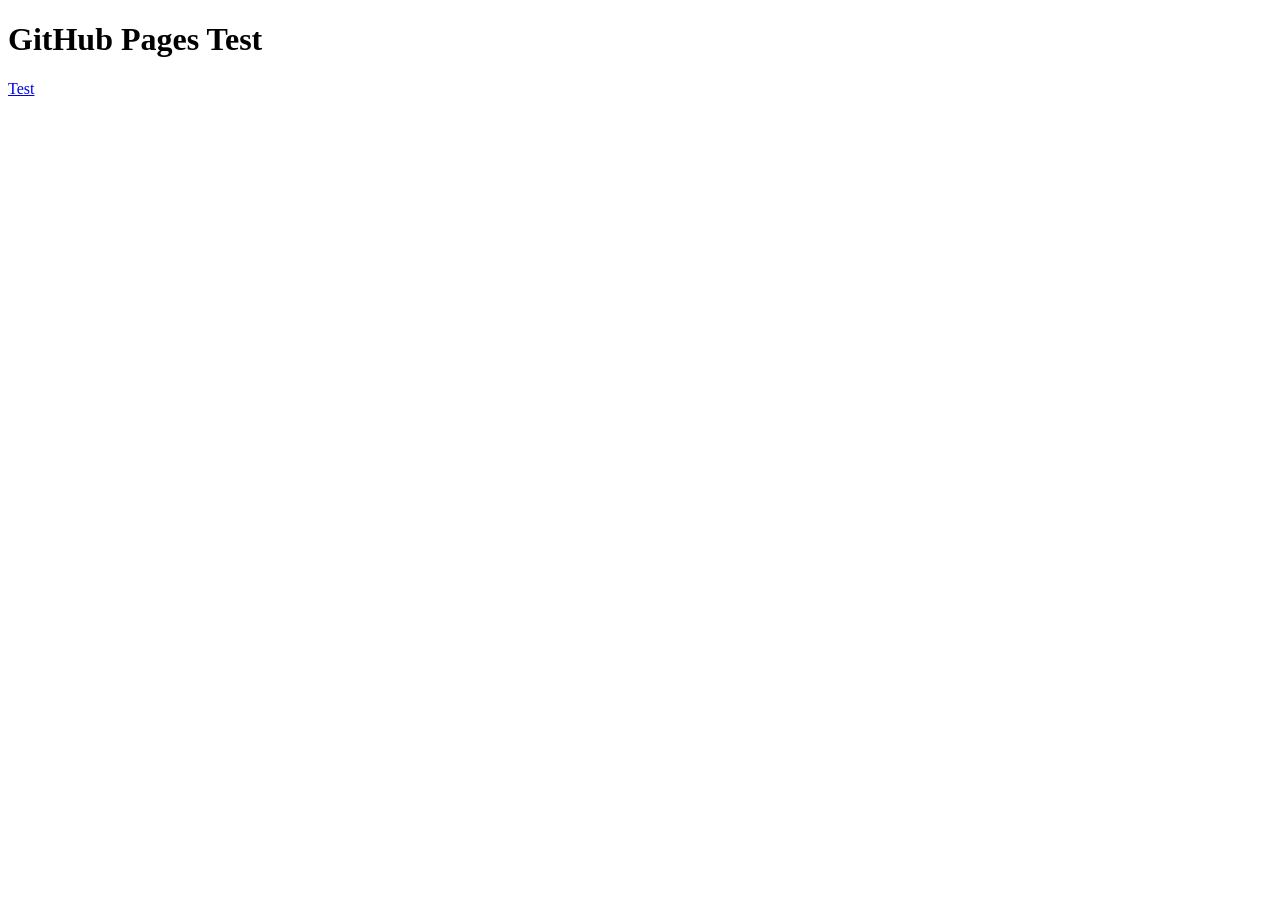
==== index.html @ 64e85154 "test" ====
<!DOCTYPE html>
<html lang="fr">
<head>
    <meta charset="UTF-8">
    <meta http-equiv="X-UA-Compatible" content="IE=edge">
    <meta name="viewport" content="width=device-width, initial-scale=1.0">
    <title>FloWebDev</title>
</head>
<body>
    <h1>GitHub Pages Test</h1>
    <p><a href="/test.html">Test</a></p>
</body>
</html>
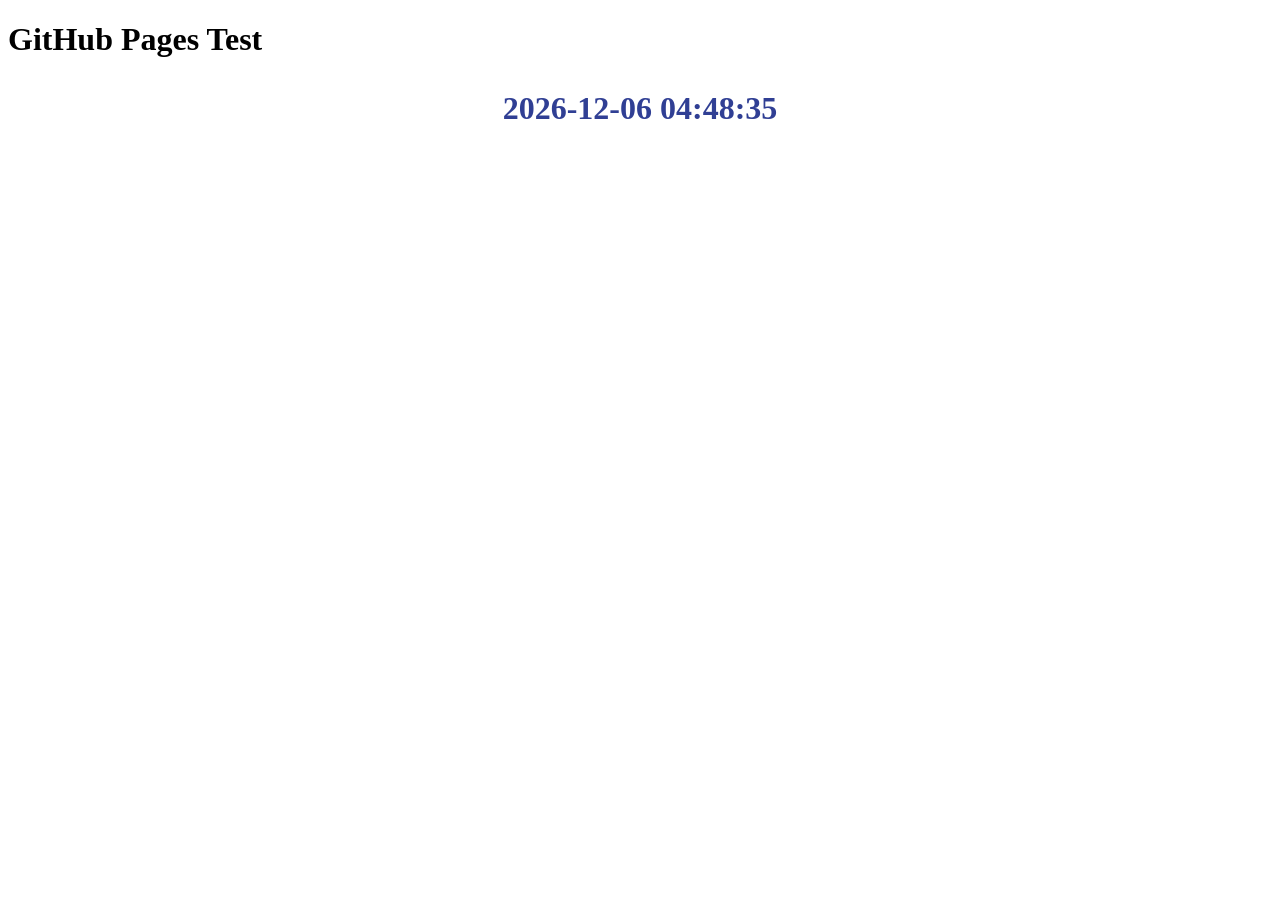
==== commit 2bb516b8: "test bis" ====
--- a/index.html
+++ b/index.html
@@ -4,10 +4,12 @@
     <meta charset="UTF-8">
     <meta http-equiv="X-UA-Compatible" content="IE=edge">
     <meta name="viewport" content="width=device-width, initial-scale=1.0">
+    <link rel="stylesheet" href="/css/style.css">
     <title>FloWebDev</title>
 </head>
 <body>
     <h1>GitHub Pages Test</h1>
-    <p><a href="/test.html">Test</a></p>
+    <p id="dateTime"></p>
+    <script src="/js/app.js"></script>
 </body>
 </html>
--- a/css/style.css
+++ b/css/style.css
@@ -0,0 +1,6 @@
+#dateTime {
+    text-align: center;
+    font-size: 2rem;
+    font-weight: bold;
+    color: rgb(48, 63, 148);
+}
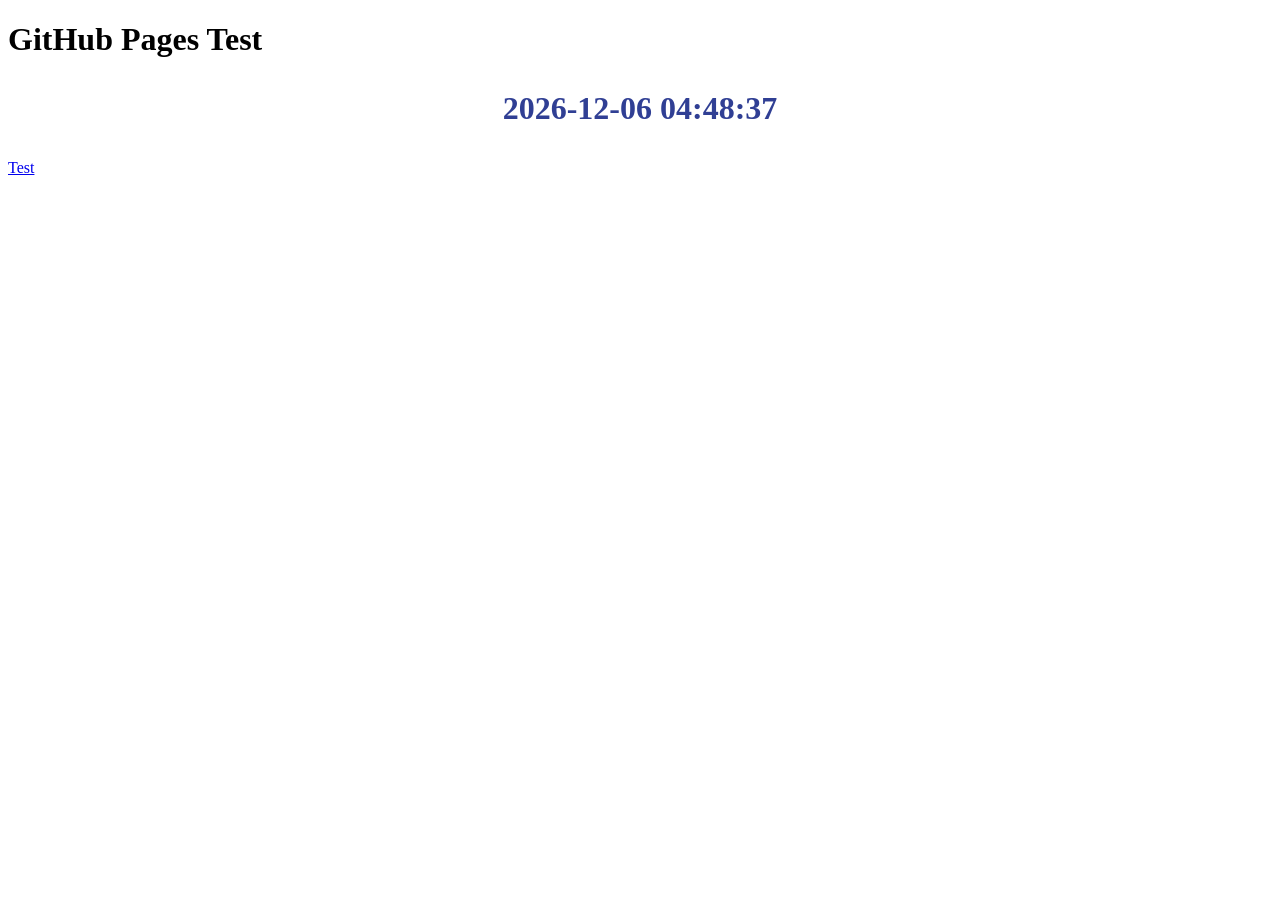
==== commit db75783c: "test 3" ====
--- a/index.html
+++ b/index.html
@@ -10,6 +10,7 @@
 <body>
     <h1>GitHub Pages Test</h1>
     <p id="dateTime"></p>
+    <p><a href="/test.html">Test</a></p>
     <script src="/js/app.js"></script>
 </body>
 </html>
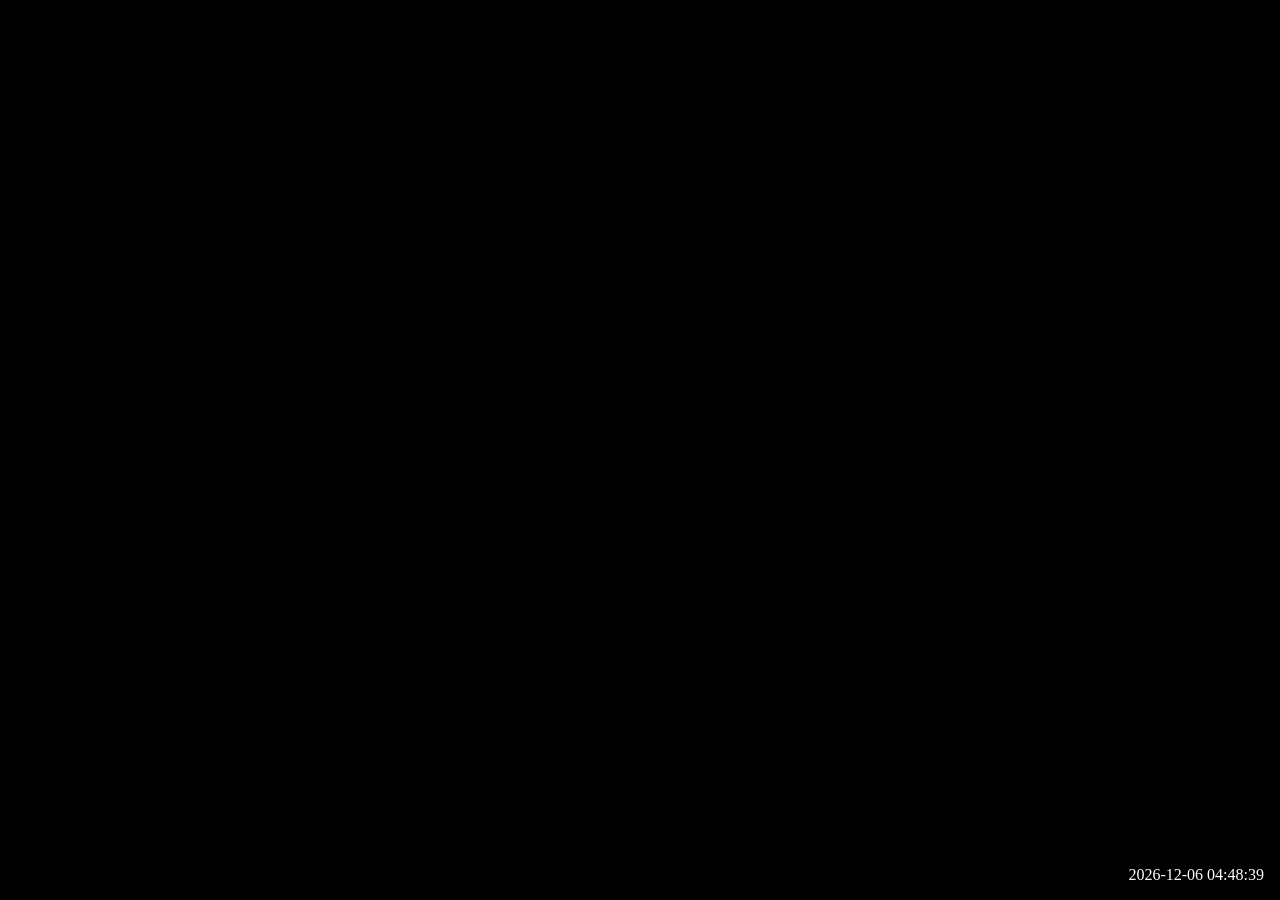
==== commit ad2caf5f: "add new template for test" ====
--- a/index.html
+++ b/index.html
@@ -1,16 +1,24 @@
 <!DOCTYPE html>
 <html lang="fr">
+
 <head>
     <meta charset="UTF-8">
     <meta http-equiv="X-UA-Compatible" content="IE=edge">
     <meta name="viewport" content="width=device-width, initial-scale=1.0">
+    <link rel="shortcut icon" href="/favicon.ico" type="image/x-icon">
     <link rel="stylesheet" href="/css/style.css">
+    <link rel="stylesheet" href="/css/dateTime.css">
     <title>FloWebDev</title>
 </head>
+
 <body>
-    <h1>GitHub Pages Test</h1>
-    <p id="dateTime"></p>
-    <p><a href="/test.html">Test</a></p>
+    <div id="dateTime"></div>
+    <div id="container"></div>
+    <script src="https://cdnjs.cloudflare.com/ajax/libs/three.js/87/three.min.js"></script>
+    <script src="https://threejs.org/examples/js/controls/OrbitControls.js"></script>
+    <script src="https://cdnjs.cloudflare.com/ajax/libs/gsap/1.20.2/TweenMax.min.js"></script>
     <script src="/js/app.js"></script>
+    <script src="/js/dateTime.js"></script>
 </body>
+
 </html>
--- a/css/style.css
+++ b/css/style.css
@@ -1,6 +1,12 @@
-#dateTime {
-    text-align: center;
-    font-size: 2rem;
-    font-weight: bold;
-    color: rgb(48, 63, 148);
+* {
+    margin: 0;
+    padding: 0;
+}
+
+#container {
+    position: absolute;
+    width: 100%;
+    height: 100%;
+    overflow: hidden;
+    background: #000000;
 }
--- a/css/dateTime.css
+++ b/css/dateTime.css
@@ -0,0 +1,7 @@
+#dateTime {
+    position: fixed;
+    bottom: 1rem;
+    right: 1rem;
+    color: white;
+    z-index: 1;
+}
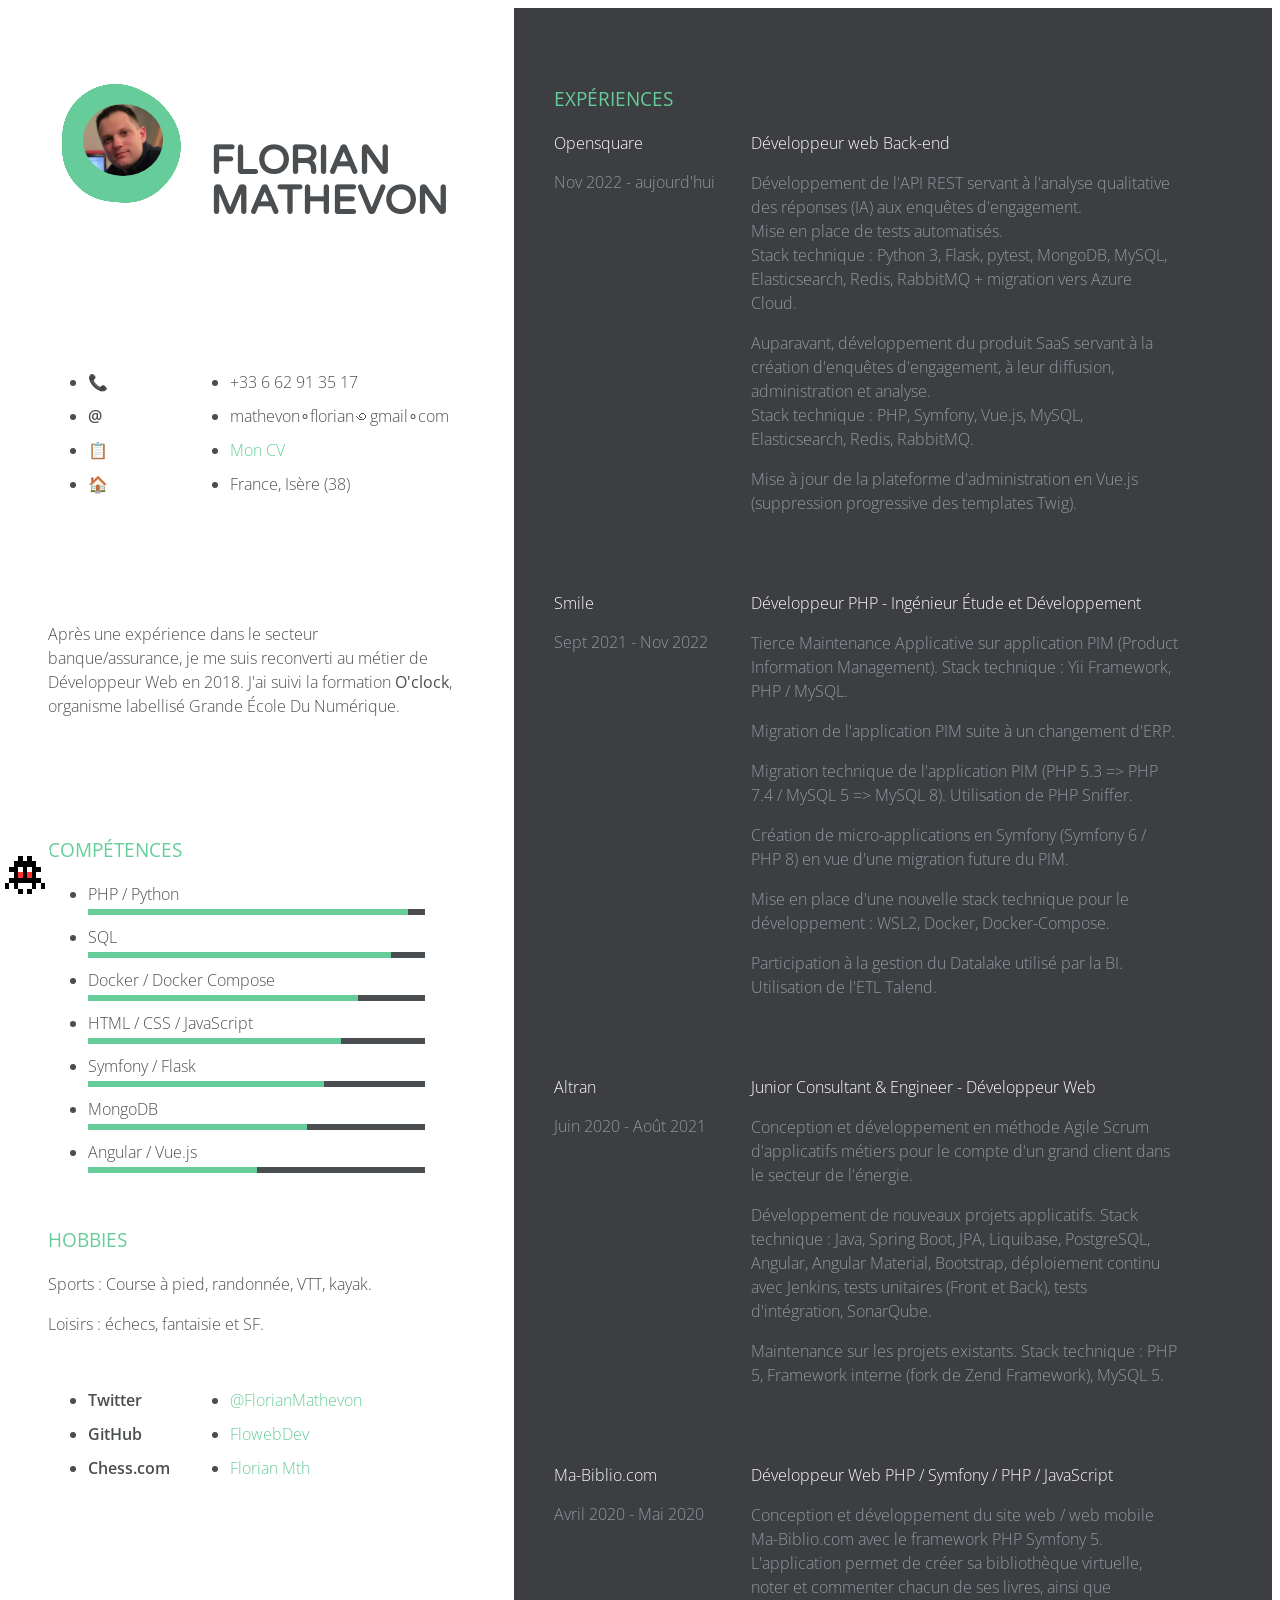
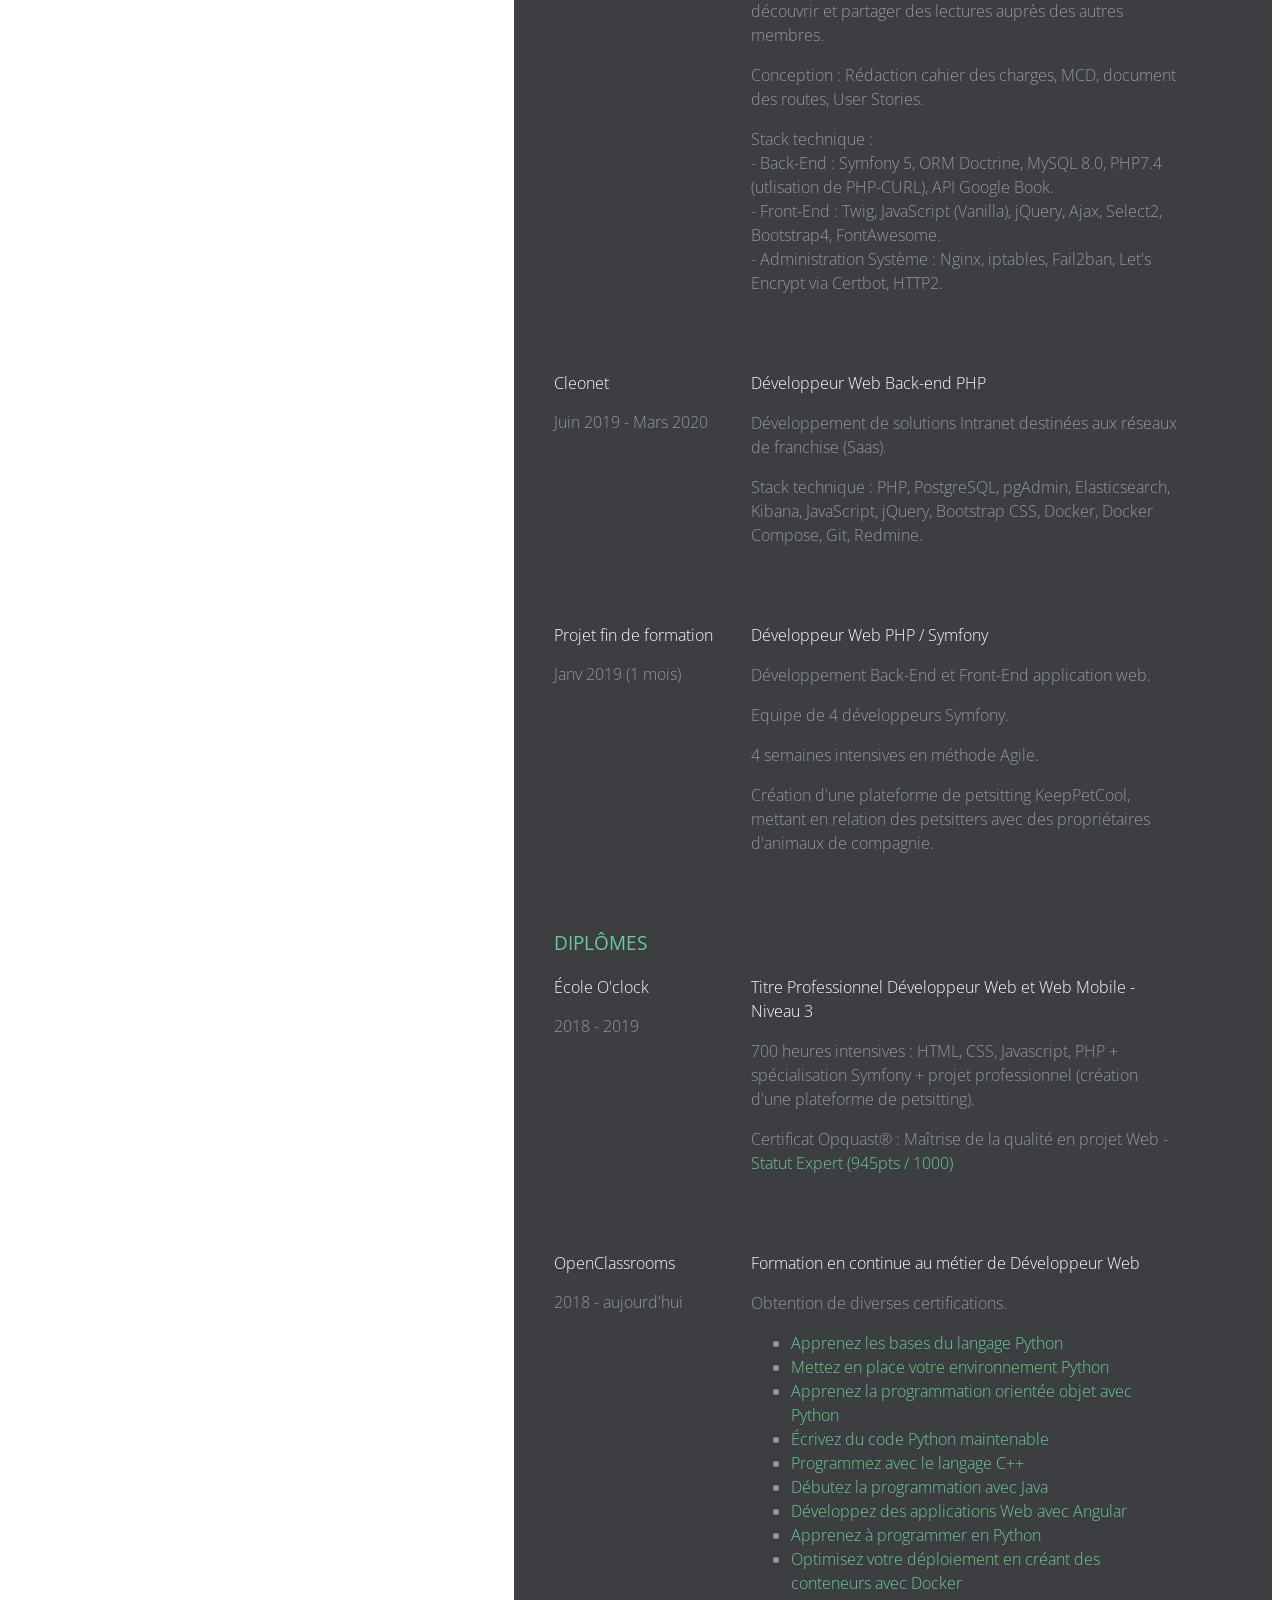
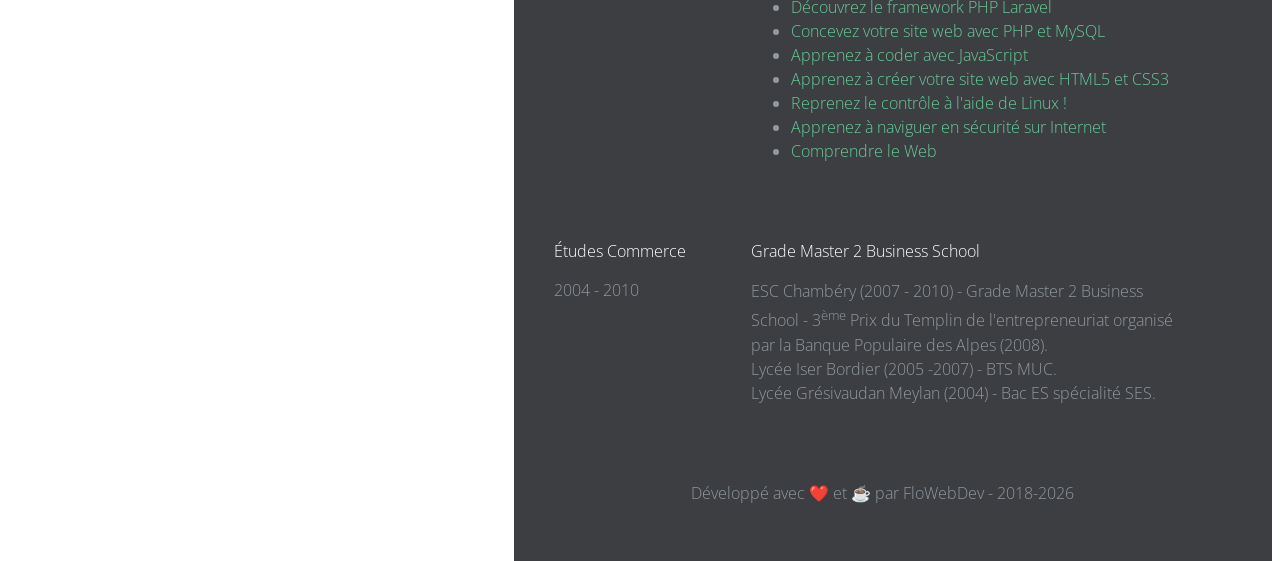
==== commit 3956c411: "First commit" ====
--- a/index.html
+++ b/index.html
@@ -3,22 +3,393 @@
 
 <head>
     <meta charset="UTF-8">
-    <meta http-equiv="X-UA-Compatible" content="IE=edge">
     <meta name="viewport" content="width=device-width, initial-scale=1.0">
+    <title>Florian Mathevon - Développeur Web PHP Python Javascript</title>
     <link rel="shortcut icon" href="/favicon.ico" type="image/x-icon">
-    <link rel="stylesheet" href="/css/style.css">
-    <link rel="stylesheet" href="/css/dateTime.css">
-    <title>FloWebDev</title>
+    <link rel="stylesheet" href="/assets/css/style.css">
+    <link rel="stylesheet" href="/assets/css/pixel_art.css">
+    <meta name="description"
+        content="Florian Mathevon - Développeur Web PHP Symfony Python Flask JavaScript Docker SQL MongoDB - Isère Grenoble">
+    <meta name="keywords"
+        content="développeur web, developpeur web, back-end, front-end, full-stack, fullstack, html, css, php, python, js, javascript, dev web, symfony, flask, pytest, grenoble, rhône-alpes, rhone-alpes, rhône alpes, rhone alpes">
 </head>
 
 <body>
-    <div id="dateTime"></div>
-    <div id="container"></div>
-    <script src="https://cdnjs.cloudflare.com/ajax/libs/three.js/87/three.min.js"></script>
-    <script src="https://threejs.org/examples/js/controls/OrbitControls.js"></script>
-    <script src="https://cdnjs.cloudflare.com/ajax/libs/gsap/1.20.2/TweenMax.min.js"></script>
-    <script src="/js/app.js"></script>
-    <script src="/js/dateTime.js"></script>
+
+    <div id="pixelArt"></div>
+
+    <div class="resume-wrapper">
+        <section class="profile section-padding">
+            <div class="container">
+                <div class="picture-resume-wrapper">
+                    <div class="picture-resume">
+                        <span><img src="/assets/media/florian-mathevon.webp" alt="" /></span>
+                        <svg version="1.1" viewBox="0 0 350 350">
+
+                            <defs>
+                                <filter id="goo">
+                                    <feGaussianBlur in="SourceGraphic" stdDeviation="8" result="blur" />
+                                    <feColorMatrix in="blur" mode="matrix"
+                                        values="1 0 0 0 0  0 1 0 0 0  0 0 1 0 0  0 0 0 21 -9" result="cm" />
+                                </filter>
+                            </defs>
+
+
+                            <g filter="url(#goo)">
+
+                                <circle id="main_circle" class="st0" cx="171.5" cy="175.6" r="130" />
+
+                                <circle class="bubble0 st1" cx="171.5" cy="175.6" r="122.7" />
+                                <circle class="bubble1 st1" cx="171.5" cy="175.6" r="122.7" />
+                                <circle class="bubble2 st1" cx="171.5" cy="175.6" r="122.7" />
+                                <circle class="bubble3 st1" cx="171.5" cy="175.6" r="122.7" />
+                                <circle class="bubble4 st1" cx="171.5" cy="175.6" r="122.7" />
+                                <circle class="bubble5 st1" cx="171.5" cy="175.6" r="122.7" />
+                                <circle class="bubble6 st1" cx="171.5" cy="175.6" r="122.7" />
+                                <circle class="bubble7 st1" cx="171.5" cy="175.6" r="122.7" />
+                                <circle class="bubble8 st1" cx="171.5" cy="175.6" r="122.7" />
+                                <circle class="bubble9 st1" cx="171.5" cy="175.6" r="122.7" />
+                                <circle class="bubble10 st1" cx="171.5" cy="175.6" r="122.7" />
+
+                            </g>
+                        </svg>
+                    </div>
+                    <div class="clearfix"></div>
+                </div>
+                <div class="name-wrapper">
+                    <h1>Florian <br />Mathevon</h1>
+                </div>
+                <div class="clearfix"></div>
+                <div class="contact-info clearfix">
+                    <ul class="list-titles">
+                        <li>📞</li>
+                        <li>@</li>
+                        <li>📋</li>
+                        <li>🏠</li>
+                    </ul>
+                    <ul class="list-content ">
+                        <li>+33 6 62 91 35 17</li>
+                        <li>mathevon∘florian꩜gmail∘com</li>
+                        <li><a href="https://www.doyoubuzz.com/florian-mathevon" , target="_blank">Mon CV</a></li>
+                        <li>France, Isère (38)</li>
+                    </ul>
+                </div>
+
+                <div class="contact-presentation">
+                    <p>Après une expérience dans le secteur banque/assurance, je me suis reconverti au métier de
+                        Développeur Web en 2018. J'ai suivi la formation <span class="bold">O'clock</span>, organisme
+                        labellisé Grande École Du Numérique.</p>
+                </div>
+
+                <div class="skills-hobbies clearfix">
+                    <div class="section-wrapper clearfix">
+                        <h3 class="section-title">Compétences</h3>
+                        <ul>
+                            <li class="skill-percentage">PHP / Python</li>
+                            <li class="skill-percentage">SQL</li>
+                            <li class="skill-percentage">Docker / Docker Compose</li>
+                            <li class="skill-percentage">HTML / CSS / JavaScript</li>
+                            <li class="skill-percentage">Symfony / Flask</li>
+                            <li class="skill-percentage">MongoDB</li>
+                            <li class="skill-percentage">Angular / Vue.js</li>
+                        </ul>
+
+                    </div>
+
+                    <div class="section-wrapper clearfix">
+                        <h3 class="section-title">Hobbies</h3>
+                        <p>Sports : Course à pied, randonnée, VTT, kayak.</p>
+
+                        <p>Loisirs : échecs, fantaisie et SF.</p>
+                    </div>
+                </div>
+
+                <div class="contact-social clearfix">
+                    <ul class="list-titles">
+                        <li>Twitter</li>
+                        <li>GitHub</li>
+                        <li>Chess.com</li>
+                    </ul>
+                    <ul class="list-content">
+                        <li><a href="https://x.com/florianmathevon" target="_blank" rel="nofollow">@FlorianMathevon</a>
+                        </li>
+                        <li><a href="https://github.com/FloWebDev" target="_blank">FlowebDev</a></li>
+                        <li><a href="https://www.chess.com/member/jurachesspark" target="_blank" rel="nofollow">Florian
+                                Mth</a></li>
+                    </ul>
+                </div>
+            </div>
+        </section>
+
+        <section class="experience section-padding">
+            <div class="container">
+                <h3 class="experience-title">Expériences</h3>
+
+                <div class="experience-wrapper">
+                    <div class="company-wrapper clearfix">
+                        <div class="experience-title">Opensquare</div>
+                        <div class="time">Nov 2022 - aujourd'hui</div>
+                    </div>
+
+                    <div class="job-wrapper clearfix">
+                        <div class="experience-title">Développeur web Back-end</div>
+                        <div class="company-description">
+                            <p>
+                                Développement de l'API REST servant à l'analyse qualitative des réponses (IA) aux
+                                enquêtes d'engagement. <br>
+                                Mise en place de tests automatisés.<br>
+                                Stack technique : Python 3, Flask, pytest, MongoDB, MySQL, Elasticsearch, Redis,
+                                RabbitMQ + migration vers Azure Cloud.
+                            </p>
+                            <p>
+                                Auparavant, développement du produit SaaS servant à la création d'enquêtes
+                                d'engagement, à leur diffusion, administration et analyse.<br>
+                                Stack technique : PHP, Symfony, Vue.js, MySQL, Elasticsearch, Redis, RabbitMQ.<br>
+                            </p>
+                            <p>
+                                Mise à jour de la plateforme d'administration en Vue.js (suppression progressive des
+                                templates Twig).
+                            </p>
+                        </div>
+                    </div>
+
+                    <div class="company-wrapper clearfix">
+                        <div class="experience-title">Smile</div>
+                        <div class="time">Sept 2021 - Nov 2022</div>
+                    </div>
+
+                    <div class="job-wrapper clearfix">
+                        <div class="experience-title">Développeur PHP - Ingénieur Étude et Développement</div>
+                        <div class="company-description">
+                            <p>Tierce Maintenance Applicative sur application PIM (Product Information Management).
+                                Stack technique : Yii Framework, PHP / MySQL.</p>
+                            <p>Migration de l'application PIM suite à un changement d'ERP.</p>
+                            <p>Migration technique de l'application PIM (PHP 5.3 => PHP 7.4 / MySQL 5 => MySQL 8).
+                                Utilisation de PHP Sniffer.</p>
+                            <p>Création de micro-applications en Symfony (Symfony 6 / PHP 8) en vue d'une migration
+                                future du PIM.</p>
+                            <p>Mise en place d'une nouvelle stack technique pour le développement : WSL2, Docker,
+                                Docker-Compose.</p>
+                            <p>Participation à la gestion du Datalake utilisé par la BI. Utilisation de l'ETL Talend.
+                            </p>
+                        </div>
+                    </div>
+
+                    <div class="company-wrapper clearfix">
+                        <div class="experience-title">Altran</div>
+                        <div class="time">Juin 2020 - Août 2021</div>
+                    </div>
+
+                    <div class="job-wrapper clearfix">
+                        <div class="experience-title">Junior Consultant & Engineer - Développeur Web</div>
+                        <div class="company-description">
+                            <p>Conception et développement en méthode Agile Scrum d'applicatifs métiers pour le compte
+                                d'un grand client dans le secteur de l'énergie.</p>
+                            <p>Développement de nouveaux projets applicatifs. Stack technique : Java, Spring Boot, JPA,
+                                Liquibase, PostgreSQL, Angular, Angular Material, Bootstrap, déploiement continu avec
+                                Jenkins, tests unitaires (Front et Back), tests d'intégration, SonarQube.</p>
+                            <p>Maintenance sur les projets existants. Stack technique : PHP 5, Framework interne (fork
+                                de Zend Framework), MySQL 5.</p>
+                        </div>
+                    </div>
+
+
+                    <div class="company-wrapper clearfix">
+                        <div class="experience-title">Ma-Biblio.com</div>
+                        <div class="time">Avril 2020 - Mai 2020</div>
+                    </div>
+
+                    <div class="job-wrapper clearfix">
+                        <div class="experience-title">Développeur Web PHP / Symfony / PHP / JavaScript</div>
+                        <div class="company-description">
+                            <p>Conception et développement du site web / web mobile Ma-Biblio.com avec le framework PHP
+                                Symfony 5.<br>
+                                L'application permet de créer sa bibliothèque virtuelle, noter et commenter chacun de
+                                ses livres, ainsi que découvrir et partager des lectures auprès des autres membres.</p>
+                            <p>Conception : Rédaction cahier des charges, MCD, document des routes, User Stories.</p>
+                            <p>
+                                Stack technique :<br>
+                                - Back-End : Symfony 5, ORM Doctrine, MySQL 8.0, PHP7.4 (utlisation de PHP-CURL), API
+                                Google Book.<br>
+                                - Front-End : Twig, JavaScript (Vanilla), jQuery, Ajax, Select2, Bootstrap4,
+                                FontAwesome.<br>
+                                - Administration Système : Nginx, iptables, Fail2ban, Let's Encrypt via Certbot, HTTP2.
+                            </p>
+                        </div>
+                    </div>
+
+                    <div class="company-wrapper clearfix">
+                        <div class="experience-title">Cleonet</div>
+                        <div class="time">Juin 2019 - Mars 2020</div>
+                    </div>
+
+                    <div class="job-wrapper clearfix">
+                        <div class="experience-title">Développeur Web Back-end PHP</div>
+                        <div class="company-description">
+                            <p>Développement de solutions Intranet destinées aux réseaux de franchise (Saas).</p>
+                            <p>Stack technique : PHP, PostgreSQL, pgAdmin, Elasticsearch, Kibana, JavaScript, jQuery,
+                                Bootstrap CSS, Docker, Docker Compose, Git, Redmine.</p>
+                        </div>
+                    </div>
+
+                    <div class="company-wrapper clearfix">
+                        <div class="experience-title">Projet fin de formation</div>
+                        <div class="time">Janv 2019 (1 mois)</div>
+                    </div>
+
+                    <div class="job-wrapper clearfix">
+                        <div class="experience-title">Développeur Web PHP / Symfony</div>
+                        <div class="company-description">
+                            <p>Développement Back-End et Front-End application web.</p>
+                            <p>Equipe de 4 développeurs Symfony.</p>
+                            <p>4 semaines intensives en méthode Agile.</p>
+                            <p>Création d'une plateforme de petsitting KeepPetCool, mettant en relation des petsitters
+                                avec des propriétaires d'animaux de compagnie.</p>
+                        </div>
+                    </div>
+                </div>
+
+                <div class="experience-wrapper">
+                    <h3 class="experience-title">Diplômes</h3>
+                    <div class="company-wrapper clearfix">
+                        <div class="experience-title">École O'clock</div>
+                        <div class="time">2018 - 2019</div>
+                    </div>
+
+                    <div class="job-wrapper clearfix">
+                        <div class="experience-title">Titre Professionnel Développeur Web et Web Mobile - Niveau 3</div>
+                        <div class="company-description">
+                            <p>
+                                700 heures intensives : HTML, CSS, Javascript, PHP + spécialisation Symfony + projet
+                                professionnel (création d'une plateforme de petsitting).
+                            </p>
+                            <p>
+                                Certificat Opquast® : Maîtrise de la qualité en projet Web - <a
+                                    href="https://directory.opquast.com/fr/certificat/LE5092/" target="_blank"
+                                    rel="nofollow">Statut
+                                    Expert
+                                    (945pts / 1000)</a>
+                            </p>
+                        </div>
+                    </div>
+
+
+                    <div class="company-wrapper clearfix">
+                        <div class="experience-title">OpenClassrooms</div>
+                        <div class="time">2018 - aujourd'hui</div>
+                    </div>
+
+                    <div class="job-wrapper clearfix">
+                        <div class="experience-title">Formation en continue au métier de Développeur Web</div>
+                        <div class="company-description">
+                            <p>
+                                Obtention de diverses certifications.
+                            </p>
+                            <p>
+                            <ul>
+                                <li>
+                                    <a href="https://openclassrooms.com/fr/course-certificates/1858005111"
+                                        target="_blank" rel="nofollow">Apprenez les bases du langage Python</a>
+                                </li>
+                                <li>
+                                    <a href="https://openclassrooms.com/fr/course-certificates/8295646132"
+                                        target="_blank" rel="nofollow">Mettez en place votre environnement Python</a>
+                                </li>
+                                <li>
+                                    <a href="https://openclassrooms.com/fr/course-certificates/3585069838"
+                                        target="_blank" rel="nofollow">Apprenez la programmation orientée objet avec
+                                        Python</a>
+                                </li>
+                                <li>
+                                    <a href="https://openclassrooms.com/fr/course-certificates/5396952848"
+                                        target="_blank" rel="nofollow">Écrivez du code Python maintenable</a>
+                                </li>
+                                <li>
+                                    <a href="https://openclassrooms.com/fr/course-certificates/4377835770"
+                                        target="_blank" rel="nofollow">Programmez avec le langage C++</a>
+                                </li>
+                                <li>
+                                    <a href="https://openclassrooms.com/fr/course-certificates/3795151866"
+                                        target="_blank" rel="nofollow">Débutez la programmation avec Java</a>
+                                </li>
+                                <li>
+                                    <a href="https://openclassrooms.com/fr/course-certificates/6418352261"
+                                        target="_blank" rel="nofollow">Développez des applications Web avec Angular</a>
+                                </li>
+                                <li>
+                                    <a href="https://openclassrooms.com/fr/course-certificates/1593964973"
+                                        target="_blank" rel="nofollow">Apprenez à programmer en Python</a>
+                                </li>
+                                <li>
+                                    <a href="https://openclassrooms.com/fr/course-certificates/2082674426"
+                                        target="_blank" rel="nofollow">Optimisez
+                                        votre déploiement en créant des conteneurs avec Docker</a>
+                                </li>
+                                <li>
+                                    <a href="https://openclassrooms.com/fr/course-certificates/5578885542"
+                                        target="_blank" rel="nofollow">Découvrez le framework PHP Laravel
+                                    </a>
+                                </li>
+                                <li>
+                                    <a href="https://openclassrooms.com/fr/course-certificates/9059563270"
+                                        target="_blank" rel="nofollow">Concevez votre site web avec PHP et MySQL</a>
+                                </li>
+                                <li>
+                                    <a href="https://openclassrooms.com/fr/course-certificates/6616527759"
+                                        target="_blank" rel="nofollow">Apprenez à coder avec JavaScript</a>
+                                </li>
+                                <li>
+                                    <a href="https://openclassrooms.com/fr/course-certificates/6872450412"
+                                        target="_blank" rel="nofollow">Apprenez à créer votre site web avec HTML5 et
+                                        CSS3</a>
+                                </li>
+                                <li>
+                                    <a href="https://openclassrooms.com/fr/course-certificates/7803043480"
+                                        target="_blank" rel="nofollow">Reprenez le contrôle à l'aide de Linux !</a>
+                                </li>
+                                <li>
+                                    <a href="https://openclassrooms.com/fr/course-certificates/8086033076"
+                                        target="_blank" rel="nofollow">Apprenez à naviguer en sécurité sur Internet</a>
+                                </li>
+                                <li>
+                                    <a href="https://openclassrooms.com/fr/course-certificates/4884366396"
+                                        target="_blank" rel="nofollow">Comprendre le Web</a>
+                                </li>
+                            </ul>
+                            </p>
+                        </div>
+                    </div>
+
+                    <div class="company-wrapper clearfix">
+                        <div class="experience-title">Études Commerce</div>
+                        <div class="time">2004 - 2010</div>
+                    </div>
+
+                    <div class="job-wrapper clearfix">
+                        <div class="experience-title">Grade Master 2 Business School</div>
+                        <div class="company-description">
+                            <p>
+                                ESC Chambéry (2007 - 2010) - Grade Master 2 Business School - 3<sup>ème</sup> Prix du
+                                Templin de l'entrepreneuriat organisé par la Banque Populaire des Alpes (2008).<br>
+                                Lycée Iser Bordier (2005 -2007) - BTS MUC.<br>
+                                Lycée Grésivaudan Meylan (2004) - Bac ES spécialité SES.
+                            </p>
+                        </div>
+                    </div>
+                </div>
+
+                <p>
+                    Développé avec ❤️ et ☕ par FloWebDev - 2018-<span id="currentYear"></span>
+                </p>
+
+            </div>
+
+        </section>
+    </div>
+
+    <script src="/assets/js/TweenMax.min.js"></script>
+    <script src="/assets/js/app.js"></script>
+
 </body>
 
 </html>
--- a/assets/css/style.css
+++ b/assets/css/style.css
@@ -0,0 +1,386 @@
+@import url(https://fonts.googleapis.com/css?family=Varela+Round);
+ @import url(https://fonts.googleapis.com/css?family=Open+Sans:400,300,600,700);
+ *, *::after, *::before {
+	 box-sizing: border-box;
+}
+ html, body {
+	 height: 100%;
+}
+ body {
+	 font-family: 'Open Sans', sans-serif;
+	 font-size: 16px;
+	 line-height: 1.5em;
+}
+ a {
+	 color: #6c9;
+	 text-decoration: none;
+}
+ .clearfix::after, .clearfix::before {
+	 content: " ";
+	 display: table;
+}
+ .clearfix::after {
+	 clear: both;
+}
+ .bold {
+	 color: #4a4e51;
+	 font-weight: 400;
+}
+ .resume-wrapper {
+	 position: relative;
+	 text-align: center;
+	 height: 100%;
+}
+ .container {
+	 min-height: 600px;
+}
+ .profile {
+	 background: #fff;
+	 width: 40%;
+	 float: left;
+	 color: #4a4e51;
+	 /* color: #9099a0; */
+}
+ @media (max-width: 850px) {
+	 .profile {
+		 width: 100%;
+	}
+}
+ .profile .name-wrapper {
+	 float: left;
+	 width: 60%;
+}
+ .profile h1 {
+	 font-size: 2.5em;
+	 text-align: left;
+	 font-family: 'Varela Round', sans-serif;
+	 color: #4a4e51;
+	 text-transform: uppercase;
+	 line-height: 1em;
+	 padding-top: 40px;
+}
+ @media (max-width: 1200px) {
+	 .profile h1 {
+		 padding-top: 20px;
+	}
+}
+ @media (max-width: 450px) {
+	 .profile h1 {
+		 font-size: 1.8em;
+		 padding-top: 20px;
+	}
+}
+ .profile li {
+	 margin-bottom: 10px;
+}
+ .profile .picture-resume-wrapper {
+	 width: 40%;
+	 display: block;
+	 float: left;
+}
+ @media (max-width: 1200px) {
+	 .profile .picture-resume-wrapper {
+		 width: 100%;
+	}
+}
+ .profile .picture-resume {
+	 width: 220px;
+	 height: 220px;
+	 background-size: cover;
+	 border-radius: 50%;
+	 margin-right: 0px;
+	 display: table;
+	 position: relative;
+	 vertical-align: middle;
+}
+ .profile .picture-resume span {
+	 display: table-cell;
+	 vertical-align: middle;
+	 position: relative;
+	 margin: 0 auto;
+	 z-index: 10;
+	 text-align: center;
+}
+ .profile .picture-resume img {
+	 border-radius: 50%;
+	 width: 130px;
+}
+ @media (max-width: 1500px) {
+	 .profile .picture-resume img {
+		 width: 80px;
+	}
+}
+ @media (max-width: 1200px) {
+	 .profile .picture-resume img {
+		 width: 120px;
+		 height: 120px;
+	}
+}
+ @media (max-width: 1500px) {
+	 .profile .picture-resume {
+		 width: 150px;
+		 height: 150px;
+	}
+}
+ @media (max-width: 1200px) {
+	 .profile .picture-resume {
+		 width: 200px;
+		 height: 200px;
+	}
+}
+ @media (max-width: 450px) {
+	 .profile .picture-resume {
+		 width: 180px;
+		 height: 180px;
+	}
+}
+ .profile .contact-info {
+	 margin-top: 100px;
+	 font-weight: 300;
+}
+ @media (max-width: 1200px) {
+	 .profile .contact-info {
+		 margin-top: 70px;
+	}
+}
+ @media (max-width: 450px) {
+	 .profile .contact-info {
+		 margin-top: 50px;
+	}
+}
+ .profile .list-titles {
+	 float: left;
+	 text-align: left;
+	 font-weight: 600;
+	 width: 35%;
+	 color: #4a4e51;
+}
+ .profile .list-content {
+	 float: left;
+	 width: 65%;
+	 text-align: left;
+	 font-weight: 300;
+}
+ .profile .contact-presentation {
+	 text-align: left;
+	 font-weight: 300;
+	 margin-top: 100px;
+	 margin-bottom: 100px;
+}
+ @media (max-width: 1200px) {
+	 .profile .contact-presentation {
+		 margin-top: 70px;
+		 margin-bottom: 70px;
+	}
+}
+ @media (max-width: 850px) {
+	 .profile .contact-presentation {
+		 margin-top: 50px;
+		 margin-bottom: 50px;
+	}
+}
+ .profile svg {
+	 width: 100%;
+	 position: absolute;
+	 top: 0;
+	 left: 0;
+}
+ .profile .st0, .profile .st1 {
+	 fill: #6c9;
+}
+ .experience {
+	 background: #3d3e42;
+	 width: 60%;
+	 float: left;
+	 position: relative;
+	 color: #9099a0;
+	 font-weight: 300;
+	 min-height: 100%;
+	 min-height: 100vh;
+}
+ @media (max-width: 850px) {
+	 .experience {
+		 width: 100%;
+	}
+}
+ .experience h3.experience-title {
+	 color: #6c9;
+	 text-align: left;
+	 text-transform: uppercase;
+	 font-size: 1.2em;
+	 margin-bottom: 20px;
+	 font-weight: 400;
+}
+ .experience .company-wrapper {
+	 width: 30%;
+	 float: left;
+	 text-align: left;
+	 padding-right: 5%;
+	 margin-bottom: 60px;
+}
+ @media (max-width: 450px) {
+	 .experience .company-wrapper {
+		 width: 100%;
+		 margin-bottom: 20px;
+	}
+}
+ .experience .job-wrapper {
+	 width: 70%;
+	 float: left;
+	 text-align: left;
+	 padding-right: 5%;
+	 margin-bottom: 60px;
+}
+ @media (max-width: 450px) {
+	 .experience .job-wrapper {
+		 width: 100%;
+		 margin-bottom: 40px;
+	}
+}
+ .experience .experience-title {
+	 color: white;
+	 margin-bottom: 15px;
+}
+ .section-padding {
+	 padding: 60px 60px 40px 40px;
+}
+ @media (max-width: 850px) {
+	 .section-padding {
+		 padding: 80px 15% 40px 10%;
+	}
+}
+ @media (max-width: 450px) {
+	 .section-padding {
+		 padding: 40px 10% 20px 5%;
+	}
+}
+ .section-wrapper {
+	 width: 100%;
+	 float: left;
+	 text-align: left;
+	 color: #4a4e51;
+	 /* color: #9099a0; */
+	 font-weight: 300;
+	 margin-bottom: 20px;
+}
+ @media (max-width: 450px) {
+	 .section-wrapper {
+		 width: 100%;
+	}
+}
+ .section-wrapper:nth-child(1) {
+	 padding-right: 7%;
+}
+ .section-wrapper h3.section-title {
+	 color: #6c9;
+	 text-align: left;
+	 text-transform: uppercase;
+	 font-size: 1.2em;
+	 margin-bottom: 20px;
+	 font-weight: 400;
+}
+ .section-wrapper .skill-percentage {
+	 margin-bottom: 10px;
+	 position: relative;
+}
+ .section-wrapper .skill-percentage::after {
+	 content: "";
+	 width: 100%;
+	 height: 6px;
+	 background: #4a4e51;
+	 display: block;
+	 margin-top: 3px;
+}
+ .section-wrapper .skill-percentage::before {
+	 content: "";
+	 height: 6px;
+	 background: #6c9;
+	 position: absolute;
+	 margin-top: 3px;
+	 bottom: 0;
+}
+ .section-wrapper .skill-percentage:nth-child(1)::before {
+	 width: 95%;
+	 animation: skill_1 0.6s ease;
+}
+ .section-wrapper .skill-percentage:nth-child(2)::before {
+	 width: 90%;
+	 animation: skill_2 0.6s ease;
+}
+ .section-wrapper .skill-percentage:nth-child(3)::before {
+	 width: 80%;
+	 animation: skill_3 0.6s ease;
+}
+ .section-wrapper .skill-percentage:nth-child(4)::before {
+	 width: 75%;
+	 animation: skill_4 0.6s ease;
+}
+ .section-wrapper .skill-percentage:nth-child(5)::before {
+	 width: 70%;
+	 animation: skill_5 0.6s ease;
+}
+ .section-wrapper .skill-percentage:nth-child(6)::before {
+	 width: 65%;
+	 animation: skill_6 0.6s ease;
+}
+ .section-wrapper .skill-percentage:nth-child(7)::before {
+	 width: 50%;
+	 animation: skill_6 0.6s ease;
+}
+ @keyframes skill_1 {
+	 from {
+		 width: 0%;
+	}
+	 to {
+		 width: 80%;
+	}
+}
+ @keyframes skill_2 {
+	 from {
+		 width: 0%;
+	}
+	 to {
+		 width: 90%;
+	}
+}
+ @keyframes skill_3 {
+	 from {
+		 width: 0%;
+	}
+	 to {
+		 width: 50%;
+	}
+}
+ @keyframes skill_4 {
+	 from {
+		 width: 0%;
+	}
+	 to {
+		 width: 60%;
+	}
+}
+ @keyframes skill_5 {
+	 from {
+		 width: 0%;
+	}
+	 to {
+		 width: 70%;
+	}
+}
+ @keyframes skill_6 {
+	 from {
+		 width: 0%;
+	}
+	 to {
+		 width: 70%;
+	}
+}
+ @keyframes skill_7 {
+	 from {
+		 width: 0%;
+	}
+	 to {
+		 width: 70%;
+	}
+}
+ 
--- a/assets/css/pixel_art.css
+++ b/assets/css/pixel_art.css
@@ -0,0 +1,41 @@
+#pixelArt {
+    position: fixed;
+    bottom: 0;
+    left: 0;
+    display: flex;
+    justify-content: center;
+    align-items: center;
+    flex-flow: row wrap;
+    width: 50px;
+    height: 50px;
+    z-index: 1;
+}
+
+.pixel_line {
+    display: flex;
+    justify-content: center;
+    align-items: center;
+    flex-flow: row nowrap;
+    width: 100%;
+    height: 100%;
+}
+
+.square--empty {
+    background-color: #fff;
+}
+
+.square--plain {
+    background-color: #000;
+}
+
+.square--light {
+    background-color: #f33;
+}
+
+.square--highlight {
+    background-color: #33f;
+}
+
+.square--skin {
+    background-color: #ffc896;
+}
